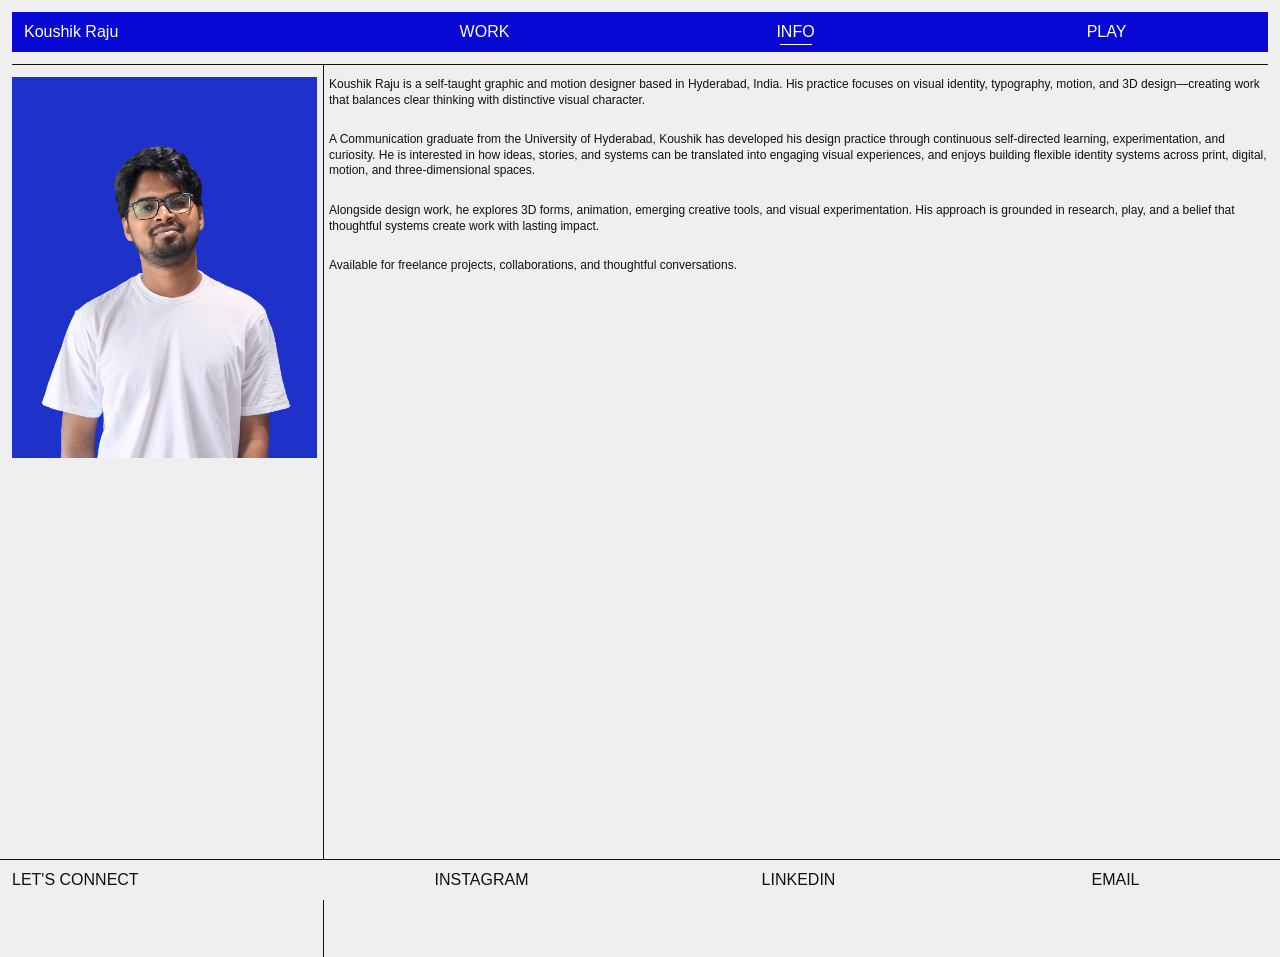
==== info.html @ 00e2ffe6 "Layout changes" ====
<!DOCTYPE html>
<html lang="en">

<head>
    <meta charset="UTF-8">
    <meta name="viewport" content="width=device-width, initial-scale=1.0">
    <title>Info — Koushik Raju</title>
    <meta name="description" content="About Koushik Raju, graphic and motion designer based in Hyderabad, India.">

    <link rel="stylesheet" href="style.css">
</head>

<body>
    <div class="container">
        <div class="site-top">
        <header>
            <a href="index.html" class="identity">
                <h1>Koushik Raju</h1>
            </a>

            <nav class="primary-nav" aria-label="Primary navigation">
                <a href="work.html">WORK</a>
                <a href="info.html" class="active-page" aria-current="page">INFO</a>
                <a href="play.html">PLAY</a>
            </nav>
        </header>

        <div class="divider-group">
            <div class="divider"></div>
        </div>
        </div>

        <main>
            <section class="info-section">
                <div class="info-photo">
                    <img src="Images/Profile pic.jpg" alt="Koushik Raju">
                </div>

                <div class="info-content">
                    <p>
                        Koushik Raju is a self-taught graphic and motion designer based in Hyderabad, India. His practice focuses on visual identity, typography, motion, and 3D design—creating work that balances clear thinking with distinctive visual character.
                    </p>

                    <p>
                        A Communication graduate from the University of Hyderabad, Koushik has developed his design practice through continuous self-directed learning, experimentation, and curiosity. He is interested in how ideas, stories, and systems can be translated into engaging visual experiences, and enjoys building flexible identity systems across print, digital, motion, and three-dimensional spaces.
                    </p>

                    <p>
                        Alongside design work, he explores 3D forms, animation, emerging creative tools, and visual experimentation. His approach is grounded in research, play, and a belief that thoughtful systems create work with lasting impact.
                    </p>

                    <p>
                        Available for freelance projects, collaborations, and thoughtful conversations.
                    </p>
                </div>
            </section>
        </main>

        <footer class="bottom-nav">
            <div class="footer-label">
                LET'S CONNECT
            </div>

            <a href="https://www.instagram.com/koushik_66/" target="_blank" rel="noopener noreferrer">
                INSTAGRAM
            </a>

            <a href="https://www.linkedin.com/in/koushik-raju-a9a730242/?skipRedirect=true" target="_blank" rel="noopener noreferrer">
                LINKEDIN
            </a>

            <a href="mailto:koushikraju42@gmail.com">
                EMAIL
            </a>
        </footer>
    </div>
</body>

</html>
---- style.css ----
/* ========================================
   RESET
======================================== */

* {
    margin: 0;
    padding: 0;
    box-sizing: border-box;
}

button,
input,
textarea,
select {
    font: inherit;
}

/* ========================================
   PAGE
======================================== */

body {
    background: var(--color-bg);
    color: var(--color-text);

    font-family: var(--font-main);
    font-size: var(--fs-body);
    font-weight: var(--fw-body);

    padding-bottom: 4rem;
}

/* ========================================
   CONTAINER
======================================== */

.container {
    padding: 0.75rem var(--space-sm);
}

/* ========================================
   HEADER
======================================== */

.site-top {
    position: sticky;
    top: 0.75rem;
    z-index: 100;

    background: var(--color-bg);
}

header {
    display: grid;
    grid-template-columns: repeat(4, 1fr);
    gap: var(--space-sm);

    min-height: 1.5rem;

    align-items: center;

    margin: 0;
    padding: 0.375rem var(--space-sm);

    background: var(--color-blue);
}

/* ========================================
   IDENTITY
======================================== */

.identity {
    min-height: 1.5rem;

    display: flex;
    flex-direction: column;
    justify-content: center;

    text-decoration: none;
    color: var(--color-header-text);

    text-align: left;
    width: auto;
    justify-self: start;

    transition: color 0.2s ease;
}

.primary-nav {
    grid-column: span 3;

    display: grid;
    grid-template-columns: repeat(3, 1fr);
    gap: var(--space-sm);
    align-items: center;
}

.identity h1 {
    font-size: var(--fs-name);
    line-height: 1.75;
    font-weight: var(--fw-name);
}

.identity p {
    margin-top: var(--space-sm);

    font-size: var(--fs-role);
    line-height: 0.5;
    font-weight: var(--fw-role);
    color: var(--color-header-text);
}

/* ========================================
   NAVIGATION
======================================== */

.primary-nav a {
    position: relative;

    width: 100%;

    text-align: center;
    text-decoration: none;

    color: var(--color-header-text);

    font-size: var(--fs-nav);
    line-height: 1;
    font-weight: var(--fw-nav);

    transition: color 0.2s ease;
}

.primary-nav a::after {
    content: "";

    position: absolute;

    left: 50%;
    bottom: -0.3rem;

    width: 0;
    height: 0.0625rem;

    background: var(--color-header-text);

    transform: translateX(-50%);

    transition: width 0.2s ease;
}

.primary-nav a:hover,
.primary-nav a.active-page {
    color: var(--color-header-text);
}

.primary-nav a:hover::after,
.primary-nav a.active-page::after {
    width: 2rem;
}

/* ========================================
   DIVIDERS
======================================== */

.divider-group {
    margin-top: var(--space-sm);

    height: 0.0625rem;
}

.divider {
    width: 100%;
    height: 0.0625rem;

    background: var(--color-text);
}

/* ========================================
   WORK PAGE / PROJECTS GRID
======================================== */

.projects-grid {
    position: relative;

    display: grid;
    grid-template-columns: repeat(4, 1fr);
    column-gap: var(--space-sm);
    row-gap: var(--space-sm);
    align-content: start;

    margin-top: 0.75rem;
    padding-left: calc(25% + (var(--space-sm) / 4));
    min-height: calc(100vh - 6rem);
}

.project-card {
    display: flex;
    flex-direction: column;
}

/* Join the horizontal divider and carry the column split to the page bottom. */
.projects-grid::before {
    content: "";

    position: absolute;
    top: calc(-1 * var(--space-sm));
    bottom: calc(-1 * (4rem + 0.75rem));
    left: calc(25% - (var(--space-sm) / 4));

    width: 0.0625rem;
    background: var(--color-text);
}

.work-about {
    position: absolute;
    top: 0;
    left: 0;

    width: calc(25% - (var(--space-sm) * 3 / 4));
}

.project-thumbnail {
    display: block;
    aspect-ratio: 1 / 1;

    overflow: hidden;

    border: none;
    background: rgba(0, 0, 0, 0.04);
}

.project-thumbnail img {
    width: 100%;
    height: 100%;

    object-fit: cover;
    object-position: center;

    display: block;
}

.project-info {
    margin-top: var(--space-sm);
}

.project-info h2 {
    font-size: var(--fs-project-title);
    line-height: 1;
    font-weight: var(--fw-project-title);
    transition: color 0.2s ease;
}

.project-title-link {
    color: inherit;
    text-decoration: none;
}

.work-about p,
.project-info p {
    margin-top: 0.15rem;

    font-size: var(--fs-project-category);
    line-height: 1;
    font-weight: var(--fw-project-category);
    color: var(--color-muted);
}

.work-about p {
    font-size: 0.75rem;
    line-height: 1;
    margin-top: var(--space-sm);
}

.work-about-links {
    display: flex;
    flex-direction: column;
    gap: 0.6rem;

    margin-top: calc(var(--space-sm) * 3);
}

.work-about-links a {
    font-size: var(--fs-project-title);
    line-height: 1;
    font-weight: var(--fw-project-title);
    color: var(--color-text);
    text-decoration: none;

    transition: color 0.2s ease;
}

.work-about-links a:hover {
    color: var(--color-blue);
}

.project-title-link:hover {
    color: var(--color-blue);
}

/* ========================================
   PROJECT PAGE / HERO
======================================== */

.project-intro-layout {
    display: grid;
    grid-template-columns: repeat(4, 1fr);
    gap: var(--space-sm);

    margin-top: var(--space-sm);
}

.project-hero {
    grid-column: 2 / span 3;
}

.project-hero-image {
    width: 100%;
}

.project-hero-image img {
    width: 100%;
    display: block;
}

.project-headings {
    grid-column: 1;
    display: flex;
    flex-direction: column;
    justify-content: space-between;
}

.project-headings h2 {
    font-size: 0.75rem;
    line-height: 1;
    font-weight: var(--fw-project-title);
    color: var(--color-muted);
}

/* ========================================
   PROJECT PAGE / VIDEO
======================================== */

.project-content {
    margin-top: var(--space-sm);
}

.project-content video {
    width: 100%;
    display: block;
}

/* ========================================
   PROJECT PAGE / STYLEFRAMES
======================================== */

.styleframes-section {
    margin-top: 1.5rem;
}

.section-title {
    margin-top: 0;
    margin-bottom: 1.5rem;

    font-size: var(--fs-section-title);
    line-height: 1;
    font-weight: 400;
}

.styleframes-grid {
    margin-top: var(--space-sm);

    display: grid;
    grid-template-columns: repeat(2, 1fr);
    gap: var(--space-sm);
}

.styleframes-grid img {
    width: 100%;
    display: block;
}

.full-width-frame {
    grid-column: 1 / -1;
}

/* ========================================
   INFO PAGE
======================================== */

.info-section {
    position: relative;

    display: grid;
    grid-template-columns: repeat(4, 1fr);
    gap: var(--space-sm);

    margin-top: var(--space-sm);
    min-height: calc(100vh - 6rem);
}

/* Continue the header divider between the image and biography columns. */
.info-section::before {
    content: "";

    position: absolute;
    top: calc(-1 * var(--space-sm));
    bottom: calc(-1 * (4rem + 0.75rem));
    left: calc(25% - (var(--space-sm) / 4));

    width: 0.0625rem;
    background: var(--color-text);
}

.info-photo {
    grid-column: span 1;
}

.info-photo img {
    width: 100%;
    display: block;
}

.info-content {
    grid-column: span 3;
}

.info-content h2 {
    margin-bottom: 1.5rem;

    font-size: var(--fs-info-heading);
    line-height: 1;
    font-weight: var(--fw-info-heading);
}

.info-content p {
    max-width: 75rem;

    margin-bottom: 1.5rem;

    font-size: var(--fs-info-body);
    line-height: 1.3;
    font-weight: var(--fw-info-body);
}

/* ========================================
   PLAY PAGE
======================================== */

.play-grid {
    position: relative;

    column-count: 3;
    column-gap: var(--space-sm);

    padding: var(--space-sm) 0 0 calc(25% + (var(--space-sm) / 4));
    min-height: calc(100vh - 6rem);
}

/* Match the column divider used on the Work and Info pages. */
.play-grid::before {
    content: "";

    position: absolute;
    top: 0;
    bottom: calc(-1 * (4rem + 0.75rem));
    left: calc(25% - (var(--space-sm) / 4));

    width: 0.0625rem;
    background: var(--color-text);
}

.play-grid video,
.play-grid img {
    width: 100%;

    display: block;

    margin-bottom: var(--space-sm);

    break-inside: avoid;

    vertical-align: top;

    object-fit: cover;
}

/* ========================================
   BOTTOM NAV
======================================== */

.bottom-nav {
    position: fixed;

    bottom: 0;
    left: 0;
    right: 0;

    padding: var(--space-sm);

    display: grid;
    grid-template-columns: repeat(4, 1fr);
    gap: var(--space-sm);

    align-items: center;

    background: var(--color-bg);

    border-top: 0.0625rem solid var(--color-text);

    z-index: 1000;
}

.footer-label {
    text-align: left;

    font-size: var(--fs-footer);
    line-height: 1;
    font-weight: var(--fw-footer);
}

.bottom-nav a {
    text-align: center;
    text-decoration: none;

    color: var(--color-text);

    font-size: var(--fs-footer);
    line-height: 1;
    font-weight: var(--fw-footer);

    transition: color 0.2s ease;
}

.bottom-nav a:hover {
    color: var(--color-blue);
}

/* ========================================
   HOME LANDING PAGE
======================================== */

.home-landing {
    min-height: 100vh;

    display: flex;
    flex-direction: column;

    justify-content: center;
    align-items: center;

    padding: var(--space-sm);
}

.landing-link {
    position: relative;

    text-decoration: none;

    color: var(--color-text);

    font-family: var(--font-home);
    font-size: var(--fs-home);
    line-height: 16rem;
    letter-spacing: 1rem;
    font-weight: var(--fw-home);
    transition: color 0.2s ease;
}

.landing-link:hover {
    color: var(--color-blue);
}

.landing-link::after {
    content: "";

    position: absolute;

    left: 50%;
    bottom: 0.5rem;

    width: 0;
    height: 0.125rem;

    background: var(--color-blue);

    transform: translateX(-50%);

    transition: width 0.2s ease;
}

.landing-link:hover::after {
    width: 100%;
}

/* ========================================
   QUICK CHANGE SETTINGS
   Change font sizes here only
======================================== */
:root {
    /* Colors */
    --color-bg: #efefef;
    --color-text: #111;
    --color-muted: #999;
    --color-blue: #0909d6;
    --color-header-text: #fff;

    /* Fonts */
    --font-main: "roc-grotesk", "Helvetica Neue", Arial, sans-serif;
    --font-home: "roc-grotesk", "Helvetica Neue", Arial, sans-serif;

    /* Spacing */
    --space-sm: 0.75rem;

    /* Font Sizes */
    --fs-body: 1rem;

    --fs-name: 1rem;
    --fs-role: 0.75rem;
    --fs-nav: 1rem;

    --fs-project-title: 1rem;
    --fs-project-category: 0.75rem;

    --fs-project-page-title: 1rem;
    --fs-project-description: 0.75rem;
    --fs-detail: 0.75rem;
    --fs-section-title: 3rem;

    --fs-info-heading: 1rem;
    --fs-info-body: 0.75rem;

    --fs-footer: 1rem;

    --fs-home: 12rem;

    /* Font Weights */
    --fw-body: 400;

    --fw-name: 400;
    --fw-role: 400;
    --fw-nav: 400;

    --fw-project-title: 400;
    --fw-project-category: 400;

    --fw-project-page-title: 400;
    --fw-project-description: 400;
    --fw-detail: 400;
    --fw-section-title: 400;

    --fw-info-heading: 400;
    --fw-info-body: 400;

    --fw-footer: 400;

    --fw-home: 400;
}

@media (max-width: 47.5rem) {
    body {
        padding-bottom: 0;
    }

    header,
    .primary-nav,
    .divider-group,
    .projects-grid,
    .project-intro-layout,
    .info-section,
    .bottom-nav {
        grid-template-columns: 1fr;
    }

    header {
        height: auto;
    }

    .identity,
    .primary-nav {
        grid-column: 1;
    }

    .project-hero,
    .project-headings {
        grid-column: 1;
    }

    .project-headings {
        gap: 0.6rem;
    }

    .identity {
        width: 100%;
    }

    .primary-nav {
        margin-top: var(--space-sm);
    }

    .divider-group {
        height: auto;
        gap: var(--space-sm);
    }

    .info-photo,
    .info-content {
        grid-column: 1;
    }

    .play-grid {
        column-count: 1;
        padding-left: 0;
    }

    .play-grid::before {
        display: none;
    }

    .bottom-nav {
        position: static;
        margin-top: 3rem;
    }

    .landing-link {
        font-size: 5rem;
        line-height: 1.1;
        letter-spacing: 0.35rem;
    }

    .projects-grid {
        padding-left: 0;
        min-height: auto;
    }

    .projects-grid::before {
        display: none;
    }

    .info-section::before {
        display: none;
    }

    .work-about {
        position: static;
        width: auto;
    }

}

@media (min-width: 47.5625rem) and (max-width: 68.75rem) {
    .play-grid {
        column-count: 2;
    }

    .landing-link {
        font-size: 8rem;
        line-height: 1.2;
        letter-spacing: 0.6rem;
    }
}
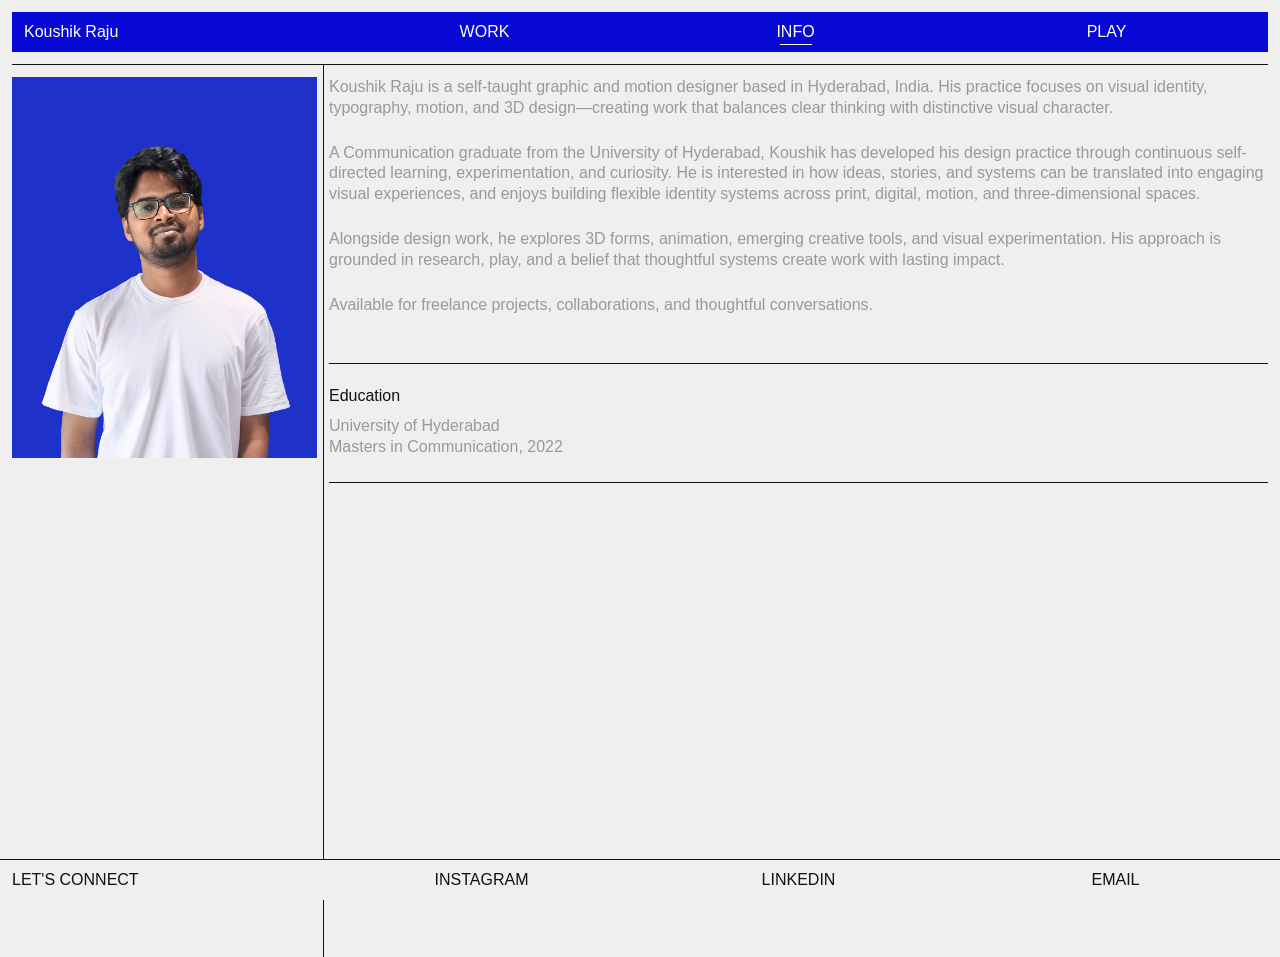
==== commit b252fb98: "Update website" ====
--- a/info.html
+++ b/info.html
@@ -52,6 +52,12 @@
                     <p>
                         Available for freelance projects, collaborations, and thoughtful conversations.
                     </p>
+
+                    <section class="education-section" aria-labelledby="education-heading">
+                        <h2 id="education-heading">Education</h2>
+                        <p>University of Hyderabad<br>Masters in Communication, 2022</p>
+                    </section>
+
                 </div>
             </section>
         </main>
--- a/style.css
+++ b/style.css
@@ -258,7 +258,7 @@
 
 .work-about p,
 .project-info p {
-    margin-top: 0.15rem;
+    margin-top: 0.35rem;
 
     font-size: var(--fs-project-category);
     line-height: 1;
@@ -267,8 +267,8 @@
 }
 
 .work-about p {
-    font-size: 0.75rem;
-    line-height: 1;
+    font-size: 1rem;
+    line-height: 1.3;
     margin-top: var(--space-sm);
 }
 
@@ -331,8 +331,8 @@
 }
 
 .project-headings h2 {
-    font-size: 0.75rem;
-    line-height: 1;
+    font-size: 1rem;
+    line-height: 1.3;
     font-weight: var(--fw-project-title);
     color: var(--color-muted);
 }
@@ -423,6 +423,7 @@
 
 .info-content {
     grid-column: span 3;
+    color: var(--color-muted);
 }
 
 .info-content h2 {
@@ -441,6 +442,24 @@
     font-size: var(--fs-info-body);
     line-height: 1.3;
     font-weight: var(--fw-info-body);
+}
+
+.education-section {
+    margin-top: 3rem;
+    padding: 1.5rem 0;
+
+    border-top: 0.0625rem solid var(--color-text);
+    border-bottom: 0.0625rem solid var(--color-text);
+    color: var(--color-text);
+}
+
+.education-section h2 {
+    margin-bottom: var(--space-sm);
+}
+
+.education-section p {
+    margin-bottom: 0;
+    color: var(--color-muted);
 }
 
 /* ========================================
@@ -628,7 +647,7 @@
     --fs-section-title: 3rem;
 
     --fs-info-heading: 1rem;
-    --fs-info-body: 0.75rem;
+    --fs-info-body: 1rem;
 
     --fs-footer: 1rem;
 
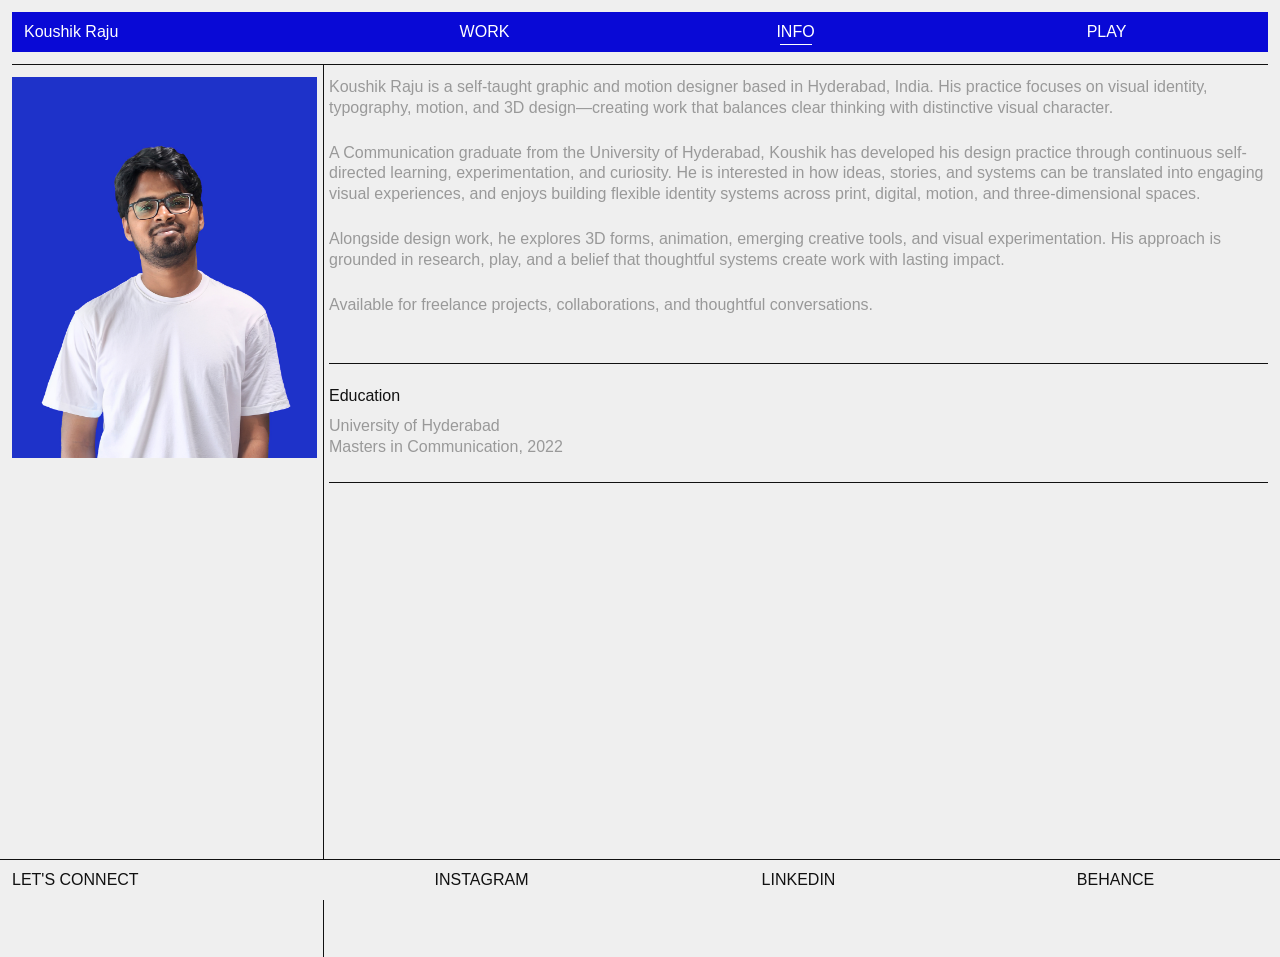
==== commit 55c0e959: "Describe your changes" ====
--- a/info.html
+++ b/info.html
@@ -75,8 +75,8 @@
                 LINKEDIN
             </a>
 
-            <a href="mailto:koushikraju42@gmail.com">
-                EMAIL
+            <a href="https://www.behance.net/koushikraju/projects" target="_blank" rel="noopener noreferrer">
+                BEHANCE
             </a>
         </footer>
     </div>
--- a/style.css
+++ b/style.css
@@ -350,6 +350,21 @@
     display: block;
 }
 
+.project-video-embed {
+    position: relative;
+    width: 100%;
+    aspect-ratio: 16 / 9;
+    overflow: hidden;
+}
+
+.project-video-embed iframe {
+    position: absolute;
+    inset: 0;
+    width: 100%;
+    height: 100%;
+    border: 0;
+}
+
 /* ========================================
    PROJECT PAGE / STYLEFRAMES
 ======================================== */
@@ -465,6 +480,27 @@
 /* ========================================
    PLAY PAGE
 ======================================== */
+
+.play-layout {
+    position: relative;
+}
+
+.play-about {
+    position: absolute;
+    top: var(--space-sm);
+    left: 0;
+
+    width: calc(25% - (var(--space-sm) * 3 / 4));
+}
+
+.play-about p {
+    margin-top: var(--space-sm);
+
+    font-size: 1rem;
+    line-height: 1.3;
+    font-weight: var(--fw-project-category);
+    color: var(--color-muted);
+}
 
 .play-grid {
     position: relative;
@@ -732,6 +768,12 @@
         padding-left: 0;
     }
 
+    .play-about {
+        position: static;
+        width: auto;
+        margin-top: var(--space-sm);
+    }
+
     .play-grid::before {
         display: none;
     }
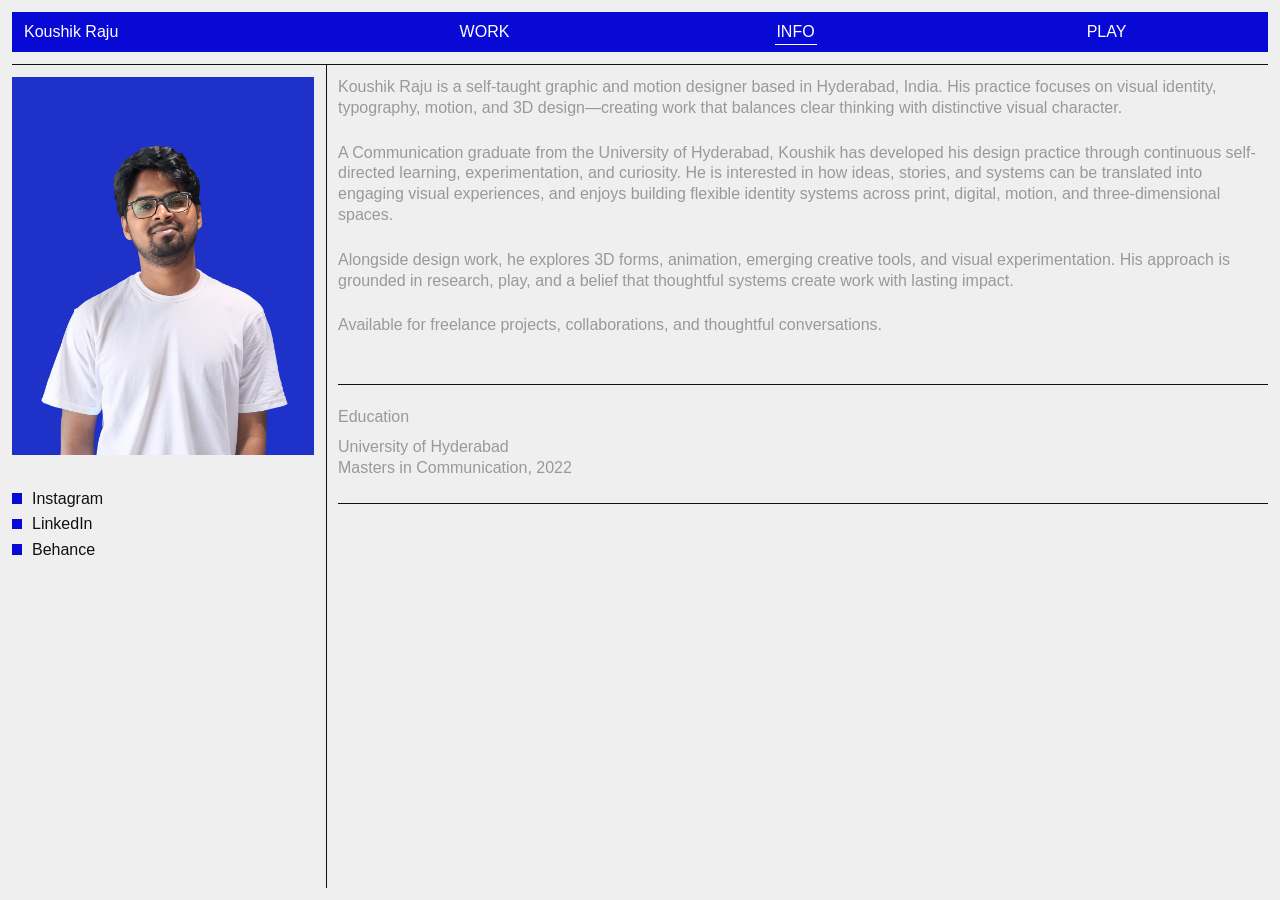
==== commit 8225e7c5: "Update portfolio layout and project content" ====
--- a/info.html
+++ b/info.html
@@ -6,11 +6,12 @@
     <meta name="viewport" content="width=device-width, initial-scale=1.0">
     <title>Info — Koushik Raju</title>
     <meta name="description" content="About Koushik Raju, graphic and motion designer based in Hyderabad, India.">
+    <link rel="icon" type="image/png" href="Favicon/Favicon.png">
 
     <link rel="stylesheet" href="style.css">
 </head>
 
-<body>
+<body class="fixed-layout">
     <div class="container">
         <div class="site-top">
         <header>
@@ -19,7 +20,7 @@
             </a>
 
             <nav class="primary-nav" aria-label="Primary navigation">
-                <a href="work.html">WORK</a>
+                <a href="index.html">WORK</a>
                 <a href="info.html" class="active-page" aria-current="page">INFO</a>
                 <a href="play.html">PLAY</a>
             </nav>
@@ -34,6 +35,11 @@
             <section class="info-section">
                 <div class="info-photo">
                     <img src="Images/Profile pic.jpg" alt="Koushik Raju">
+                    <nav class="work-about-links" aria-label="Social links">
+                        <a href="https://www.instagram.com/koushik_66/" target="_blank" rel="noopener noreferrer">Instagram</a>
+                        <a href="https://www.linkedin.com/in/koushik-raju-a9a730242/?skipRedirect=true" target="_blank" rel="noopener noreferrer">LinkedIn</a>
+                        <a href="https://www.behance.net/koushikraju/projects" target="_blank" rel="noopener noreferrer">Behance</a>
+                    </nav>
                 </div>
 
                 <div class="info-content">
@@ -62,23 +68,6 @@
             </section>
         </main>
 
-        <footer class="bottom-nav">
-            <div class="footer-label">
-                LET'S CONNECT
-            </div>
-
-            <a href="https://www.instagram.com/koushik_66/" target="_blank" rel="noopener noreferrer">
-                INSTAGRAM
-            </a>
-
-            <a href="https://www.linkedin.com/in/koushik-raju-a9a730242/?skipRedirect=true" target="_blank" rel="noopener noreferrer">
-                LINKEDIN
-            </a>
-
-            <a href="https://www.behance.net/koushikraju/projects" target="_blank" rel="noopener noreferrer">
-                BEHANCE
-            </a>
-        </footer>
     </div>
 </body>
 
--- a/style.css
+++ b/style.css
@@ -44,7 +44,7 @@
 
 .site-top {
     position: sticky;
-    top: 0.75rem;
+    top: 0;
     z-index: 100;
 
     background: var(--color-bg);
@@ -117,7 +117,8 @@
 .primary-nav a {
     position: relative;
 
-    width: 100%;
+    width: max-content;
+    justify-self: center;
 
     text-align: center;
     text-decoration: none;
@@ -139,14 +140,14 @@
     left: 50%;
     bottom: -0.3rem;
 
-    width: 0;
+    width: 110%;
     height: 0.0625rem;
 
     background: var(--color-header-text);
 
-    transform: translateX(-50%);
-
-    transition: width 0.2s ease;
+    transform: translateX(-50%) scaleX(0);
+
+    transition: transform 0.2s ease;
 }
 
 .primary-nav a:hover,
@@ -156,7 +157,7 @@
 
 .primary-nav a:hover::after,
 .primary-nav a.active-page::after {
-    width: 2rem;
+    transform: translateX(-50%) scaleX(1);
 }
 
 /* ========================================
@@ -190,7 +191,7 @@
     align-content: start;
 
     margin-top: 0.75rem;
-    padding-left: calc(25% + (var(--space-sm) / 4));
+    padding-left: calc(25% + var(--space-sm));
     min-height: calc(100vh - 6rem);
 }
 
@@ -206,7 +207,7 @@
     position: absolute;
     top: calc(-1 * var(--space-sm));
     bottom: calc(-1 * (4rem + 0.75rem));
-    left: calc(25% - (var(--space-sm) / 4));
+    left: 25%;
 
     width: 0.0625rem;
     background: var(--color-text);
@@ -217,10 +218,11 @@
     top: 0;
     left: 0;
 
-    width: calc(25% - (var(--space-sm) * 3 / 4));
+    width: calc(25% - var(--space-sm));
 }
 
 .project-thumbnail {
+    position: relative;
     display: block;
     aspect-ratio: 1 / 1;
 
@@ -238,6 +240,15 @@
     object-position: center;
 
     display: block;
+}
+
+.project-thumbnail iframe {
+    position: absolute;
+    inset: 0;
+    width: 100%;
+    height: 100%;
+    border: 0;
+    pointer-events: none;
 }
 
 .project-info {
@@ -281,6 +292,10 @@
 }
 
 .work-about-links a {
+    display: flex;
+    align-items: center;
+    gap: 0.6rem;
+
     font-size: var(--fs-project-title);
     line-height: 1;
     font-weight: var(--fw-project-title);
@@ -290,6 +305,15 @@
     transition: color 0.2s ease;
 }
 
+.work-about-links a::before {
+    content: "";
+    display: block;
+    width: 0.65rem;
+    height: 0.65rem;
+    flex: 0 0 0.65rem;
+    background: var(--color-blue);
+}
+
 .work-about-links a:hover {
     color: var(--color-blue);
 }
@@ -301,6 +325,41 @@
 /* ========================================
    PROJECT PAGE / HERO
 ======================================== */
+
+.project-detail-layout {
+    position: relative;
+    display: grid;
+    grid-template-columns: calc(25% - var(--space-sm)) minmax(0, 1fr);
+    gap: calc(var(--space-sm) * 2);
+    align-items: start;
+    margin-top: var(--space-sm);
+}
+
+.project-detail-layout::before {
+    content: "";
+    position: absolute;
+    top: calc(-1 * var(--space-sm));
+    bottom: 0;
+    left: 25%;
+    width: 0.0625rem;
+    background: var(--color-text);
+}
+
+.project-detail-layout .project-headings {
+    position: sticky;
+    top: calc(4rem + var(--space-sm));
+    grid-column: 1;
+    display: flex;
+    flex-direction: column;
+    gap: 2rem;
+    max-height: calc(100vh - 8rem);
+    overflow-y: auto;
+}
+
+.project-detail-layout .project-media {
+    min-width: 0;
+    grid-column: 2;
+}
 
 .project-intro-layout {
     display: grid;
@@ -345,6 +404,10 @@
     margin-top: var(--space-sm);
 }
 
+.project-media > .project-content:first-child {
+    margin-top: 0;
+}
+
 .project-content video {
     width: 100%;
     display: block;
@@ -399,6 +462,22 @@
     grid-column: 1 / -1;
 }
 
+.gff-video {
+    position: relative;
+    grid-column: 1 / -1;
+    width: 100%;
+    aspect-ratio: 5 / 1;
+}
+
+.gff-video iframe {
+    position: absolute;
+    inset: 0;
+    width: 100%;
+    height: 100%;
+    border: 0;
+    pointer-events: none;
+}
+
 /* ========================================
    INFO PAGE
 ======================================== */
@@ -407,8 +486,8 @@
     position: relative;
 
     display: grid;
-    grid-template-columns: repeat(4, 1fr);
-    gap: var(--space-sm);
+    grid-template-columns: calc(25% - var(--space-sm)) 1fr;
+    column-gap: calc(var(--space-sm) * 2);
 
     margin-top: var(--space-sm);
     min-height: calc(100vh - 6rem);
@@ -421,14 +500,16 @@
     position: absolute;
     top: calc(-1 * var(--space-sm));
     bottom: calc(-1 * (4rem + 0.75rem));
-    left: calc(25% - (var(--space-sm) / 4));
+    left: 25%;
 
     width: 0.0625rem;
     background: var(--color-text);
 }
 
 .info-photo {
-    grid-column: span 1;
+    grid-column: 1;
+    position: relative;
+    z-index: 1;
 }
 
 .info-photo img {
@@ -437,7 +518,7 @@
 }
 
 .info-content {
-    grid-column: span 3;
+    grid-column: 2;
     color: var(--color-muted);
 }
 
@@ -465,7 +546,7 @@
 
     border-top: 0.0625rem solid var(--color-text);
     border-bottom: 0.0625rem solid var(--color-text);
-    color: var(--color-text);
+    color: var(--color-muted);
 }
 
 .education-section h2 {
@@ -489,8 +570,9 @@
     position: absolute;
     top: var(--space-sm);
     left: 0;
-
-    width: calc(25% - (var(--space-sm) * 3 / 4));
+    z-index: 1;
+
+    width: calc(25% - var(--space-sm));
 }
 
 .play-about p {
@@ -505,11 +587,13 @@
 .play-grid {
     position: relative;
 
+    padding: var(--space-sm) 0 0 calc(25% + var(--space-sm));
+    min-height: calc(100vh - 6rem);
+}
+
+.play-videos {
     column-count: 3;
     column-gap: var(--space-sm);
-
-    padding: var(--space-sm) 0 0 calc(25% + (var(--space-sm) / 4));
-    min-height: calc(100vh - 6rem);
 }
 
 /* Match the column divider used on the Work and Info pages. */
@@ -519,7 +603,7 @@
     position: absolute;
     top: 0;
     bottom: calc(-1 * (4rem + 0.75rem));
-    left: calc(25% - (var(--space-sm) / 4));
+    left: 25%;
 
     width: 0.0625rem;
     background: var(--color-text);
@@ -538,6 +622,23 @@
     vertical-align: top;
 
     object-fit: cover;
+}
+
+.play-video {
+    position: relative;
+    width: 100%;
+    margin-bottom: var(--space-sm);
+    break-inside: avoid;
+    overflow: hidden;
+}
+
+.play-video iframe {
+    position: absolute;
+    inset: 0;
+    width: 100%;
+    height: 100%;
+    border: 0;
+    pointer-events: none;
 }
 
 /* ========================================
@@ -710,6 +811,102 @@
     --fw-footer: 400;
 
     --fw-home: 400;
+}
+
+/* Keep the header and left column in place while the right column scrolls. */
+@media (min-width: 47.5625rem) {
+    .fixed-layout {
+        padding-bottom: 0;
+    }
+
+    .fixed-layout .container {
+        height: 100vh;
+        height: 100dvh;
+        display: flex;
+        flex-direction: column;
+    }
+
+    .fixed-layout .site-top {
+        flex: none;
+    }
+
+    .fixed-layout main {
+        flex: 1;
+        min-height: 0;
+        overflow: hidden;
+    }
+
+    .fixed-layout .projects-grid,
+    .fixed-layout .info-section,
+    .fixed-layout .play-layout {
+        height: calc(100% - var(--space-sm));
+        min-height: 0;
+        margin-top: var(--space-sm);
+    }
+
+    .fixed-layout .projects-grid,
+    .fixed-layout .play-layout {
+        display: grid;
+        grid-template-columns: calc(25% - var(--space-sm)) minmax(0, 1fr);
+        column-gap: calc(var(--space-sm) * 2);
+        padding-left: 0;
+    }
+
+    .fixed-layout .projects-grid::before,
+    .fixed-layout .info-section::before {
+        bottom: 0;
+        pointer-events: none;
+    }
+
+    .fixed-layout .work-about,
+    .fixed-layout .play-about {
+        position: static;
+        width: auto;
+        min-height: 0;
+        overflow-y: auto;
+    }
+
+    .fixed-layout .work-projects {
+        display: grid;
+        grid-template-columns: repeat(4, minmax(0, 1fr));
+        gap: var(--space-sm);
+        align-content: start;
+        min-width: 0;
+        min-height: 0;
+        overflow-y: auto;
+    }
+
+    .fixed-layout .info-photo {
+        min-height: 0;
+        overflow-y: auto;
+    }
+
+    .fixed-layout .info-content {
+        min-height: 0;
+        overflow-y: auto;
+    }
+
+    .fixed-layout .play-layout::before {
+        content: "";
+        position: absolute;
+        top: calc(-1 * var(--space-sm));
+        bottom: 0;
+        left: 25%;
+        width: 0.0625rem;
+        background: var(--color-text);
+        pointer-events: none;
+    }
+
+    .fixed-layout .play-grid {
+        min-height: 0;
+        height: 100%;
+        padding: var(--space-sm) 0 0;
+        overflow-y: auto;
+    }
+
+    .fixed-layout .play-grid::before {
+        display: none;
+    }
 }
 
 @media (max-width: 47.5rem) {
@@ -741,6 +938,24 @@
         grid-column: 1;
     }
 
+    .project-detail-layout {
+        grid-template-columns: 1fr;
+    }
+
+    .project-detail-layout::before {
+        display: none;
+    }
+
+    .project-detail-layout .project-headings {
+        position: static;
+        max-height: none;
+        overflow: visible;
+    }
+
+    .project-detail-layout .project-media {
+        grid-column: 1;
+    }
+
     .project-headings {
         gap: 0.6rem;
     }
@@ -763,8 +978,11 @@
         grid-column: 1;
     }
 
+    .play-videos {
+        column-count: 1;
+    }
+
     .play-grid {
-        column-count: 1;
         padding-left: 0;
     }
 
@@ -810,7 +1028,7 @@
 }
 
 @media (min-width: 47.5625rem) and (max-width: 68.75rem) {
-    .play-grid {
+    .play-videos {
         column-count: 2;
     }
 
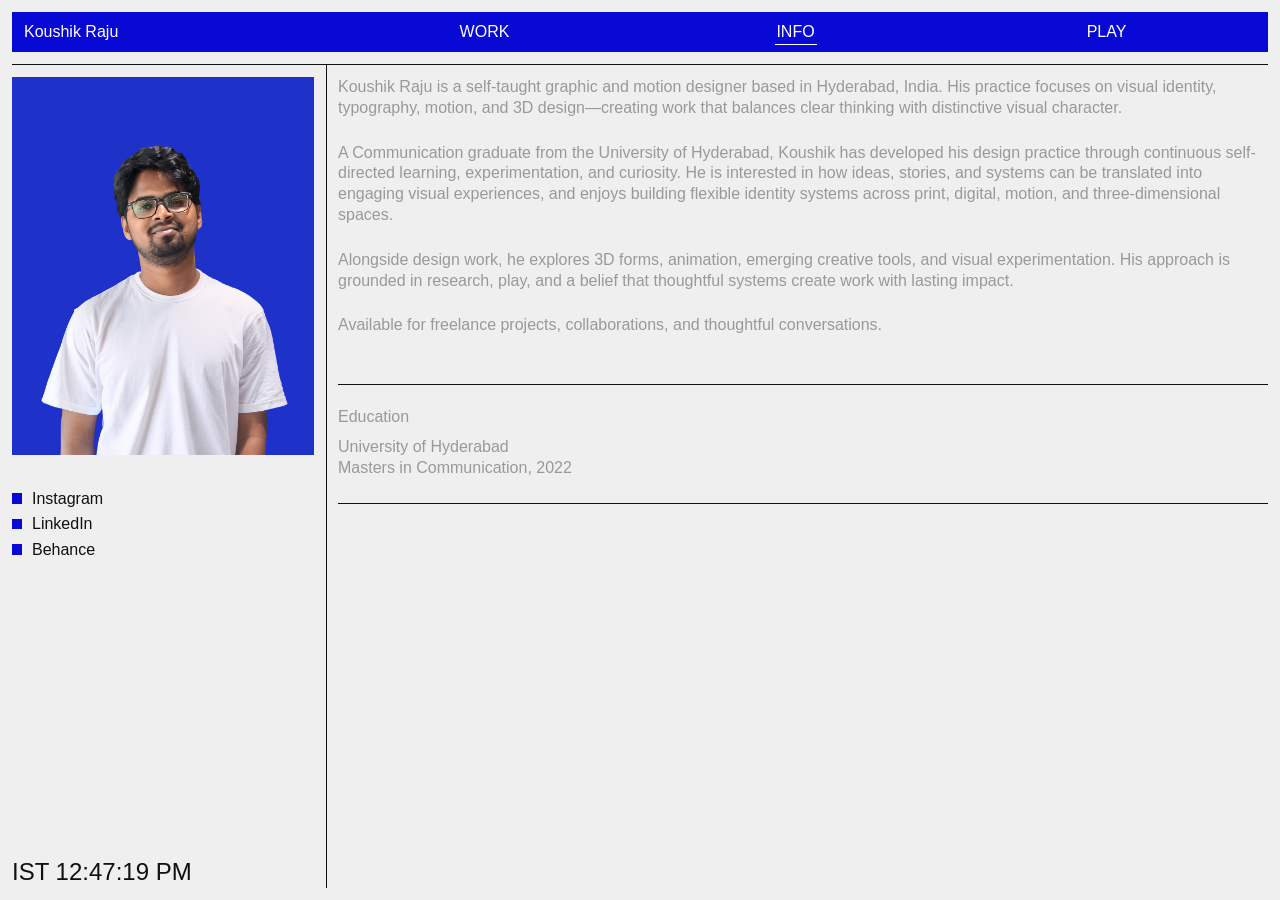
==== commit 081696d3: "Refine project credits and add India time display" ====
--- a/info.html
+++ b/info.html
@@ -9,6 +9,7 @@
     <link rel="icon" type="image/png" href="Favicon/Favicon.png">
 
     <link rel="stylesheet" href="style.css">
+    <script src="clock.js" defer></script>
 </head>
 
 <body class="fixed-layout">
--- a/style.css
+++ b/style.css
@@ -6,6 +6,11 @@
     margin: 0;
     padding: 0;
     box-sizing: border-box;
+}
+
+::selection {
+    background: var(--color-blue);
+    color: var(--color-header-text);
 }
 
 button,
@@ -38,15 +43,38 @@
     padding: 0.75rem var(--space-sm);
 }
 
+.india-clock {
+    position: fixed;
+    left: var(--space-sm);
+    bottom: var(--space-sm);
+    z-index: 101;
+    padding: 0.25rem 0.4rem 0.25rem 0;
+    background: var(--color-bg);
+    color: var(--color-text);
+    font-size: 1.5rem;
+    line-height: 1;
+    font-variant-numeric: tabular-nums;
+}
+
 /* ========================================
    HEADER
 ======================================== */
 
 .site-top {
     position: sticky;
-    top: 0;
+    top: var(--space-sm);
     z-index: 100;
 
+    background: var(--color-bg);
+}
+
+.site-top::before {
+    content: "";
+    position: absolute;
+    bottom: 100%;
+    left: calc(-1 * var(--space-sm));
+    right: calc(-1 * var(--space-sm));
+    height: var(--space-sm);
     background: var(--color-bg);
 }
 
@@ -356,6 +384,29 @@
     overflow-y: auto;
 }
 
+.project-detail-layout .project-headings p {
+    font-size: 0.85rem;
+    line-height: 1.3;
+    color: var(--color-muted);
+}
+
+.project-detail-layout .project-headings .project-label {
+    color: var(--color-text);
+}
+
+.project-detail-layout .project-headings .project-title {
+    color: var(--color-text);
+}
+
+.project-detail-layout .project-headings a {
+    color: inherit;
+    text-decoration: none;
+}
+
+.project-detail-layout .project-headings a:hover {
+    color: var(--color-blue);
+}
+
 .project-detail-layout .project-media {
     min-width: 0;
     grid-column: 2;
@@ -396,6 +447,10 @@
     color: var(--color-muted);
 }
 
+.project-detail-layout .project-headings h2 {
+    font-size: 0.85rem;
+}
+
 /* ========================================
    PROJECT PAGE / VIDEO
 ======================================== */
@@ -443,6 +498,10 @@
     font-size: var(--fs-section-title);
     line-height: 1;
     font-weight: 400;
+}
+
+.project-detail-layout .section-title {
+    font-size: 2.55rem;
 }
 
 .styleframes-grid {
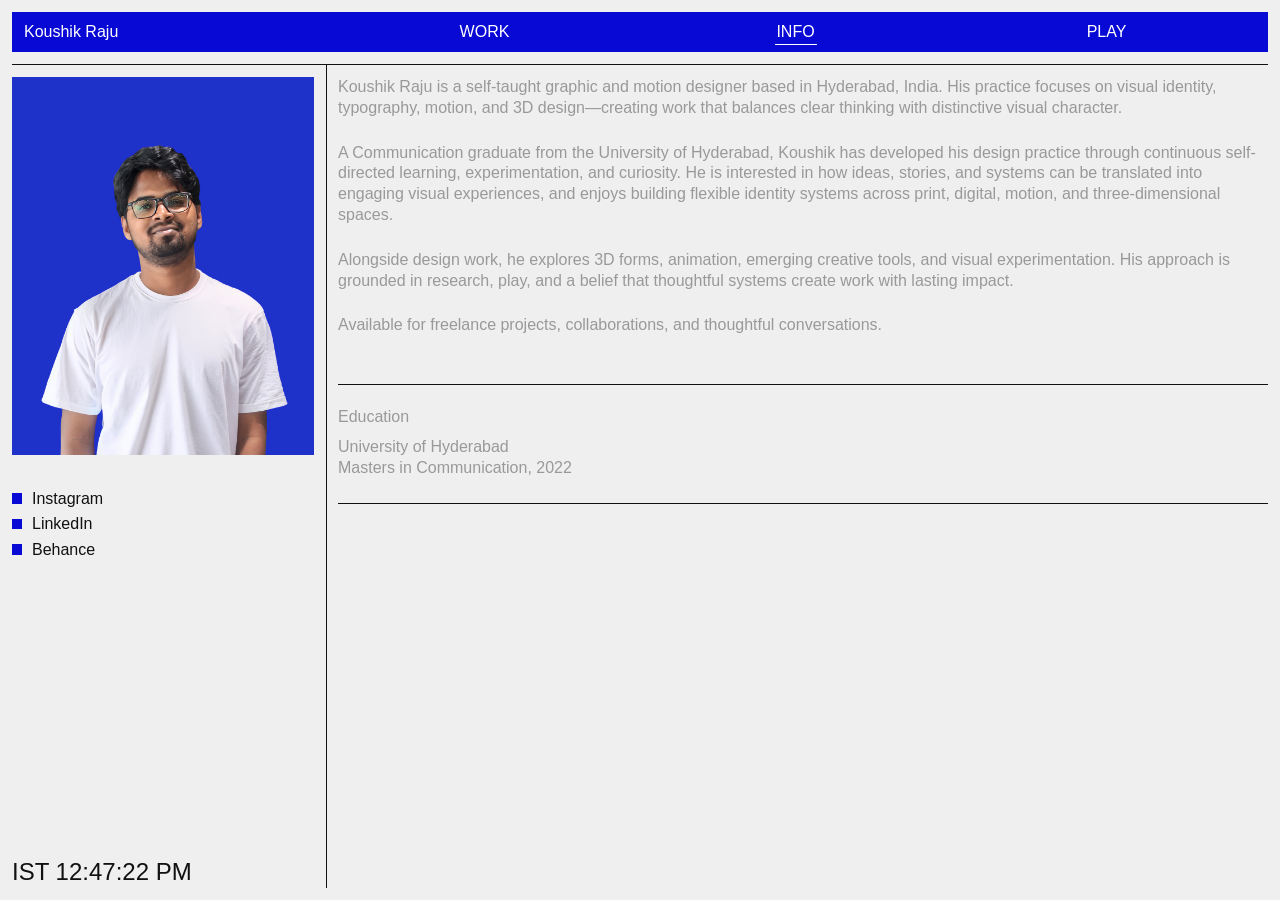
==== commit a4630add: "Update Instagram profile link" ====
--- a/info.html
+++ b/info.html
@@ -37,7 +37,7 @@
                 <div class="info-photo">
                     <img src="Images/Profile pic.jpg" alt="Koushik Raju">
                     <nav class="work-about-links" aria-label="Social links">
-                        <a href="https://www.instagram.com/koushik_66/" target="_blank" rel="noopener noreferrer">Instagram</a>
+                        <a href="https://www.instagram.com/koushik.work/" target="_blank" rel="noopener noreferrer">Instagram</a>
                         <a href="https://www.linkedin.com/in/koushik-raju-a9a730242/?skipRedirect=true" target="_blank" rel="noopener noreferrer">LinkedIn</a>
                         <a href="https://www.behance.net/koushikraju/projects" target="_blank" rel="noopener noreferrer">Behance</a>
                     </nav>
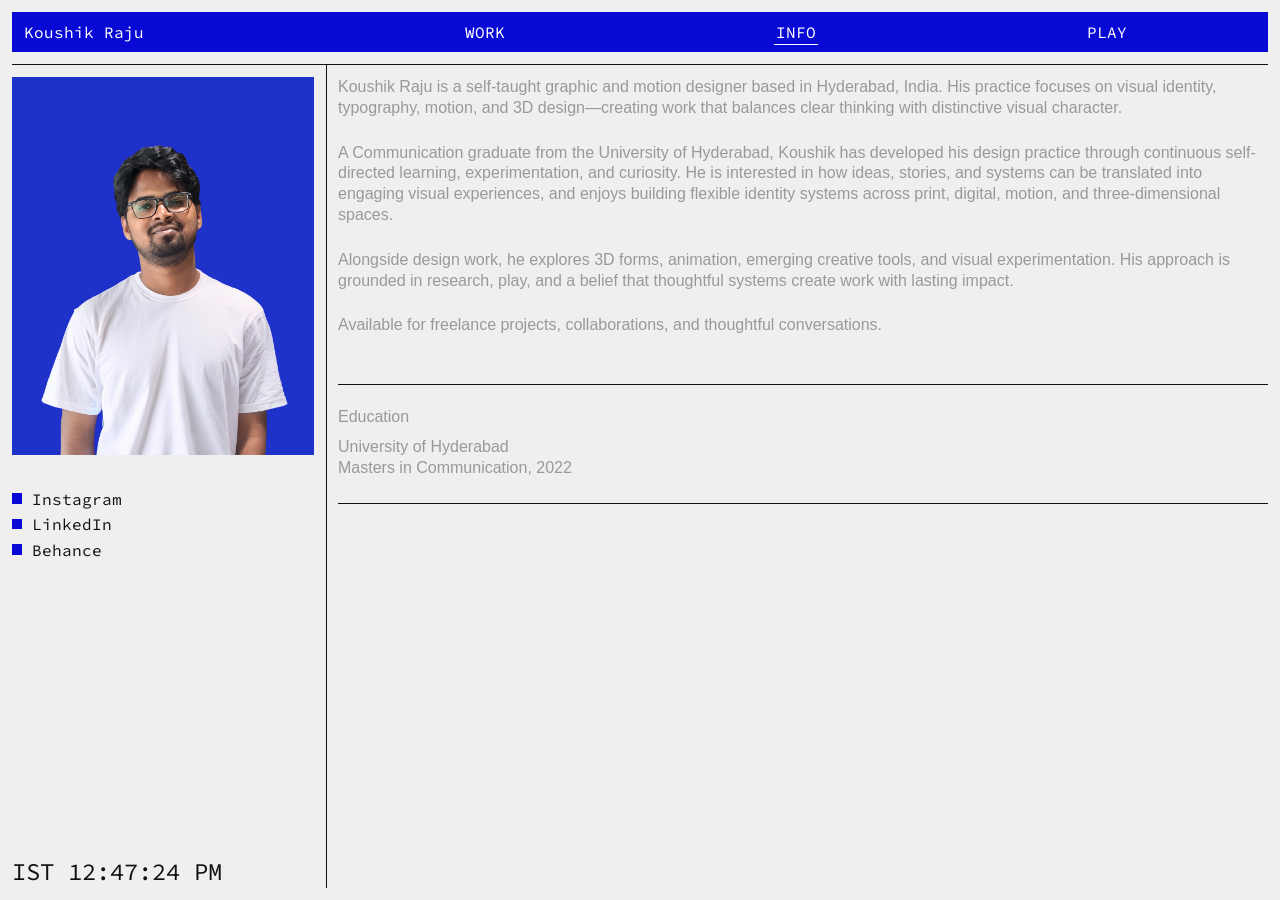
==== commit 7532f0ce: "Refine portfolio typography and project credits" ====
--- a/info.html
+++ b/info.html
@@ -62,7 +62,7 @@
 
                     <section class="education-section" aria-labelledby="education-heading">
                         <h2 id="education-heading">Education</h2>
-                        <p>University of Hyderabad<br>Masters in Communication, 2022</p>
+                        <p><a href="https://uohyd.ac.in/" target="_blank" rel="noopener noreferrer">University of Hyderabad</a><br>Masters in Communication, 2022</p>
                     </section>
 
                 </div>
--- a/style.css
+++ b/style.css
@@ -1,3 +1,5 @@
+@import url('https://fonts.googleapis.com/css2?family=Google+Sans:wght@400&family=Source+Code+Pro:wght@400&display=swap');
+
 /* ========================================
    RESET
 ======================================== */
@@ -106,6 +108,7 @@
 
     text-decoration: none;
     color: var(--color-header-text);
+    font-family: var(--font-light);
 
     text-align: left;
     width: auto;
@@ -152,6 +155,7 @@
     text-decoration: none;
 
     color: var(--color-header-text);
+    font-family: var(--font-light);
 
     font-size: var(--fs-nav);
     line-height: 1;
@@ -299,6 +303,7 @@
 .project-info p {
     margin-top: 0.35rem;
 
+    font-family: var(--font-secondary);
     font-size: var(--fs-project-category);
     line-height: 1;
     font-weight: var(--fw-project-category);
@@ -306,9 +311,13 @@
 }
 
 .work-about p {
-    font-size: 1rem;
+    font-size: var(--fs-project-title);
     line-height: 1.3;
     margin-top: var(--space-sm);
+}
+
+.project-info p {
+    margin-top: 0.475rem;
 }
 
 .work-about-links {
@@ -324,6 +333,7 @@
     align-items: center;
     gap: 0.6rem;
 
+    font-family: var(--font-main);
     font-size: var(--fs-project-title);
     line-height: 1;
     font-weight: var(--fw-project-title);
@@ -382,20 +392,25 @@
     gap: 2rem;
     max-height: calc(100vh - 8rem);
     overflow-y: auto;
+    font-family: var(--font-secondary);
 }
 
 .project-detail-layout .project-headings p {
-    font-size: 0.85rem;
+    font-size: var(--fs-project-title);
     line-height: 1.3;
     color: var(--color-muted);
 }
 
-.project-detail-layout .project-headings .project-label {
-    color: var(--color-text);
-}
-
+.project-detail-layout .project-headings .project-label,
 .project-detail-layout .project-headings .project-title {
     color: var(--color-text);
+    font-family: var(--font-main);
+    font-size: 1rem;
+}
+
+.project-detail-layout .team-credit .project-label {
+    display: block;
+    margin-bottom: 0.225rem;
 }
 
 .project-detail-layout .project-headings a {
@@ -448,7 +463,7 @@
 }
 
 .project-detail-layout .project-headings h2 {
-    font-size: 0.85rem;
+    font-size: var(--fs-project-title);
 }
 
 /* ========================================
@@ -501,7 +516,8 @@
 }
 
 .project-detail-layout .section-title {
-    font-size: 2.55rem;
+    font-family: var(--font-main);
+    font-size: 1rem;
 }
 
 .styleframes-grid {
@@ -543,6 +559,7 @@
 
 .info-section {
     position: relative;
+    font-family: var(--font-secondary);
 
     display: grid;
     grid-template-columns: calc(25% - var(--space-sm)) 1fr;
@@ -617,12 +634,22 @@
     color: var(--color-muted);
 }
 
+.education-section a {
+    color: inherit;
+    text-decoration: none;
+}
+
+.education-section a:hover {
+    color: var(--color-blue);
+}
+
 /* ========================================
    PLAY PAGE
 ======================================== */
 
 .play-layout {
     position: relative;
+    font-family: var(--font-secondary);
 }
 
 .play-about {
@@ -821,8 +848,10 @@
     --color-header-text: #fff;
 
     /* Fonts */
-    --font-main: "roc-grotesk", "Helvetica Neue", Arial, sans-serif;
-    --font-home: "roc-grotesk", "Helvetica Neue", Arial, sans-serif;
+    --font-main: "Source Code Pro", monospace;
+    --font-home: "Source Code Pro", monospace;
+    --font-light: "Source Code Pro", monospace;
+    --font-secondary: "Google Sans", "Helvetica Neue", Arial, sans-serif;
 
     /* Spacing */
     --space-sm: 0.75rem;
